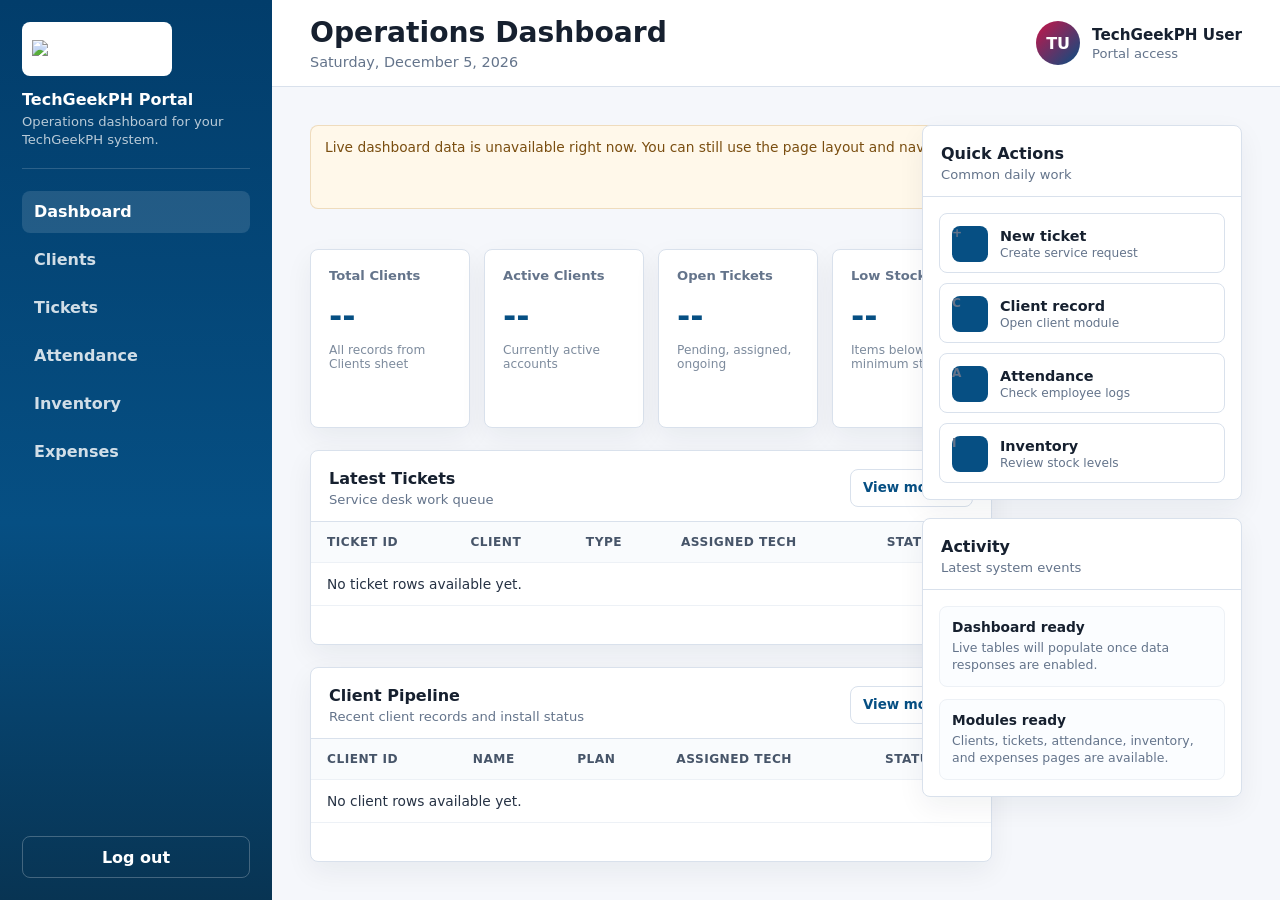
==== dashboard.html @ 37ab9965 "Add files via upload" ====
<!doctype html>
<html lang="en">
<head>
  <meta charset="utf-8">
  <meta name="viewport" content="width=device-width, initial-scale=1">
  <title>TechGeekPH Dashboard</title>
  <style>
    :root {
      --blue: #064f83;
      --blue-strong: #023d6b;
      --crimson: #c91448;
      --violet: #5a0b77;
      --ink: #16202f;
      --muted: #64748b;
      --line: #d9e1ec;
      --soft: #f5f7fb;
      --surface: #ffffff;
      --ok: #1f8a66;
      --warn: #b7791f;
      font-family: Inter, ui-sans-serif, system-ui, -apple-system, BlinkMacSystemFont, "Segoe UI", sans-serif;
    }

    * { box-sizing: border-box; }

    body {
      min-height: 100vh;
      margin: 0;
      color: var(--ink);
      background: var(--soft);
    }

    button, input, select { font: inherit; }
    button { cursor: pointer; }

    .app {
      min-height: 100vh;
      display: grid;
      grid-template-columns: 272px minmax(0, 1fr);
    }

    .sidebar {
      position: sticky;
      top: 0;
      height: 100vh;
      display: flex;
      flex-direction: column;
      gap: 22px;
      padding: 22px;
      color: #fff;
      background: linear-gradient(180deg, var(--blue-strong), var(--blue) 58%, #083453);
    }

    .brand {
      display: grid;
      gap: 14px;
      padding-bottom: 18px;
      border-bottom: 1px solid rgba(255, 255, 255, 0.16);
    }

    .brand-logo {
      display: grid;
      place-items: center;
      width: 150px;
      min-height: 54px;
      padding: 8px 10px;
      border-radius: 8px;
      background: #fff;
    }

    .brand-logo img {
      width: 100%;
      height: auto;
      display: block;
    }

    .brand strong, .brand span { display: block; }
    .brand strong { font-size: 1rem; }
    .brand span { margin-top: 4px; color: rgba(255, 255, 255, 0.72); font-size: 0.82rem; line-height: 1.4; }

    .nav {
      display: grid;
      gap: 6px;
    }

    .nav button, .nav a {
      display: flex;
      align-items: center;
      width: 100%;
      min-height: 42px;
      border: 0;
      border-radius: 8px;
      color: rgba(255, 255, 255, 0.82);
      background: transparent;
      padding: 0 12px;
      text-align: left;
      text-decoration: none;
      font-weight: 750;
    }

    .nav button:hover, .nav button.is-active, .nav a:hover, .nav a.is-active {
      color: #fff;
      background: rgba(255, 255, 255, 0.12);
    }

    .sidebar-footer {
      margin-top: auto;
      display: grid;
      gap: 10px;
    }

    .logout {
      min-height: 42px;
      border: 1px solid rgba(255, 255, 255, 0.24);
      border-radius: 8px;
      color: #fff;
      background: transparent;
      font-weight: 800;
    }

    .main {
      min-width: 0;
      display: grid;
      grid-template-rows: auto 1fr;
    }

    .topbar {
      position: sticky;
      top: 0;
      z-index: 3;
      display: flex;
      align-items: center;
      justify-content: space-between;
      gap: 18px;
      min-height: 78px;
      padding: 16px clamp(20px, 4vw, 38px);
      border-bottom: 1px solid var(--line);
      background: rgba(255, 255, 255, 0.92);
      backdrop-filter: blur(14px);
    }

    .title-block h1 {
      margin: 0;
      font-size: clamp(1.35rem, 2.2vw, 2rem);
      letter-spacing: 0;
    }

    .title-block p {
      margin: 5px 0 0;
      color: var(--muted);
      font-size: 0.9rem;
    }

    .user-chip {
      display: flex;
      align-items: center;
      gap: 12px;
      min-width: 0;
    }

    .avatar {
      display: grid;
      place-items: center;
      width: 44px;
      height: 44px;
      border-radius: 50%;
      color: #fff;
      background: linear-gradient(135deg, var(--crimson), var(--blue));
      font-weight: 900;
    }

    .user-chip strong, .user-chip span { display: block; }
    .user-chip strong { font-size: 0.95rem; }
    .user-chip span { margin-top: 2px; color: var(--muted); font-size: 0.82rem; }

    .content {
      display: grid;
      grid-template-columns: minmax(0, 1fr) 320px;
      gap: 22px;
      padding: clamp(20px, 4vw, 38px);
    }

    .workspace {
      min-width: 0;
      display: grid;
      gap: 22px;
    }

    .summary-grid {
      display: grid;
      grid-template-columns: repeat(4, minmax(0, 1fr));
      gap: 14px;
    }

    .card, .panel {
      border: 1px solid var(--line);
      border-radius: 8px;
      background: var(--surface);
      box-shadow: 0 10px 28px rgba(14, 34, 55, 0.06);
    }

    .card {
      min-height: 116px;
      padding: 18px;
    }

    .card span, .card strong, .card small { display: block; }
    .card span { color: var(--muted); font-size: 0.82rem; font-weight: 800; }
    .card strong { margin-top: 14px; color: var(--blue); font-size: 2rem; letter-spacing: 0; }
    .card small { margin-top: 8px; color: #7d8b9d; font-size: 0.76rem; }

    .panel-head {
      display: flex;
      align-items: center;
      justify-content: space-between;
      gap: 14px;
      padding: 18px 18px 14px;
      border-bottom: 1px solid var(--line);
    }

    .panel-head h2 {
      margin: 0;
      font-size: 1rem;
      letter-spacing: 0;
    }

    .panel-head p {
      margin: 4px 0 0;
      color: var(--muted);
      font-size: 0.82rem;
    }

    .ghost-btn {
      min-height: 38px;
      border: 1px solid var(--line);
      border-radius: 8px;
      background: #fff;
      color: var(--blue);
      padding: 0 12px;
      font-size: 0.84rem;
      font-weight: 800;
    }

    .table-wrap {
      overflow: auto;
    }

    table {
      width: 100%;
      border-collapse: collapse;
      min-width: 680px;
      font-size: 0.86rem;
    }

    th, td {
      padding: 13px 16px;
      border-bottom: 1px solid #edf1f6;
      text-align: left;
      white-space: nowrap;
    }

    th {
      color: #475569;
      background: #f9fbfd;
      font-size: 0.76rem;
      text-transform: uppercase;
      letter-spacing: 0.04em;
    }

    td { color: #263244; }

    .status {
      display: inline-flex;
      align-items: center;
      min-height: 26px;
      padding: 0 9px;
      border-radius: 999px;
      background: #edf6f2;
      color: var(--ok);
      font-size: 0.76rem;
      font-weight: 800;
    }

    .status.is-warn { background: #fff7e8; color: var(--warn); }
    .status.is-alert { background: #fff0f4; color: var(--crimson); }

    .side-rail {
      display: grid;
      gap: 18px;
      align-content: start;
    }

    .quick-actions {
      display: grid;
      gap: 10px;
      padding: 16px;
    }

    .action {
      display: flex;
      align-items: center;
      gap: 12px;
      width: 100%;
      min-height: 58px;
      border: 1px solid var(--line);
      border-radius: 8px;
      background: #fff;
      padding: 10px 12px;
      text-align: left;
    }

    .action b, .action span { display: block; }
    .action b { color: var(--ink); font-size: 0.9rem; }
    .action span { margin-top: 2px; color: var(--muted); font-size: 0.76rem; }

    .action-icon {
      display: grid;
      place-items: center;
      flex: 0 0 auto;
      width: 36px;
      height: 36px;
      border-radius: 8px;
      color: #fff;
      background: var(--blue);
      font-weight: 900;
    }

    .feed {
      display: grid;
      gap: 12px;
      padding: 16px;
    }

    .feed-item {
      display: grid;
      gap: 4px;
      padding: 12px;
      border: 1px solid #edf1f6;
      border-radius: 8px;
      background: #fbfdff;
    }

    .feed-item b { font-size: 0.86rem; }
    .feed-item span { color: var(--muted); font-size: 0.78rem; line-height: 1.4; }

    .notice {
      margin: 0 0 18px;
      padding: 12px 14px;
      border: 1px solid rgba(183, 121, 31, 0.22);
      border-radius: 8px;
      background: #fff8ea;
      color: #7a4e10;
      font-size: 0.86rem;
      line-height: 1.45;
    }

    .is-hidden { display: none !important; }

    @media (max-width: 1180px) {
      .content { grid-template-columns: 1fr; }
      .side-rail { grid-template-columns: repeat(2, minmax(0, 1fr)); }
    }

    @media (max-width: 920px) {
      .app { grid-template-columns: 1fr; }
      .sidebar {
        position: relative;
        height: auto;
      }
      .nav { grid-template-columns: repeat(2, minmax(0, 1fr)); }
      .summary-grid { grid-template-columns: repeat(2, minmax(0, 1fr)); }
    }

    @media (max-width: 640px) {
      .topbar { align-items: flex-start; flex-direction: column; }
      .content { padding: 18px; }
      .summary-grid, .side-rail, .nav { grid-template-columns: 1fr; }
      .user-chip { width: 100%; }
    }
  </style>
</head>
<body>
  <main class="app">
    <aside class="sidebar">
      <div class="brand">
        <div class="brand-logo">
          <img src="assets/TechGeekPH%20-%20logo.png" alt="TechGeekPH">
        </div>
        <div>
          <strong>TechGeekPH Portal</strong>
          <span>Operations dashboard for your TechGeekPH system.</span>
        </div>
      </div>

      <nav class="nav" aria-label="Dashboard modules">
        <a class="is-active" href="dashboard.html">Dashboard</a>
        <a href="clients.html">Clients</a>
        <a href="tickets.html">Tickets</a>
        <a href="attendance.html">Attendance</a>
        <a href="inventory.html">Inventory</a>
        <a href="expenses.html">Expenses</a>
      </nav>

      <div class="sidebar-footer">
        <button class="logout" type="button" id="logoutBtn">Log out</button>
      </div>
    </aside>

    <section class="main">
      <header class="topbar">
        <div class="title-block">
          <h1>Operations Dashboard</h1>
          <p id="todayLabel">TechGeekPH system overview</p>
        </div>
        <div class="user-chip">
          <div class="avatar" id="avatar">TG</div>
          <div>
            <strong id="userName">TechGeekPH User</strong>
            <span id="userRole">Portal access</span>
          </div>
        </div>
      </header>

      <div class="content">
        <section class="workspace">
          <p class="notice is-hidden" id="notice"></p>

          <div class="summary-grid">
            <article class="card">
              <span>Total Clients</span>
              <strong id="totalClients">--</strong>
              <small>All records from Clients sheet</small>
            </article>
            <article class="card">
              <span>Active Clients</span>
              <strong id="activeClients">--</strong>
              <small>Currently active accounts</small>
            </article>
            <article class="card">
              <span>Open Tickets</span>
              <strong id="openTickets">--</strong>
              <small>Pending, assigned, ongoing</small>
            </article>
            <article class="card">
              <span>Low Stock</span>
              <strong id="lowStockItems">--</strong>
              <small>Items below minimum stock</small>
            </article>
          </div>

          <section class="panel">
            <div class="panel-head">
              <div>
                <h2>Latest Tickets</h2>
                <p>Service desk work queue</p>
              </div>
              <button class="ghost-btn" type="button" data-page="tickets.html">View module</button>
            </div>
            <div class="table-wrap">
              <table>
                <thead>
                  <tr>
                    <th>Ticket ID</th>
                    <th>Client</th>
                    <th>Type</th>
                    <th>Assigned Tech</th>
                    <th>Status</th>
                  </tr>
                </thead>
                <tbody id="ticketRows">
                  <tr><td colspan="5">Waiting for ticket data...</td></tr>
                </tbody>
              </table>
            </div>
          </section>

          <section class="panel">
            <div class="panel-head">
              <div>
                <h2>Client Pipeline</h2>
                <p>Recent client records and install status</p>
              </div>
              <button class="ghost-btn" type="button" data-page="clients.html">View module</button>
            </div>
            <div class="table-wrap">
              <table>
                <thead>
                  <tr>
                    <th>Client ID</th>
                    <th>Name</th>
                    <th>Plan</th>
                    <th>Assigned Tech</th>
                    <th>Status</th>
                  </tr>
                </thead>
                <tbody id="clientRows">
                  <tr><td colspan="5">Waiting for client data...</td></tr>
                </tbody>
              </table>
            </div>
          </section>
        </section>

        <aside class="side-rail">
          <section class="panel">
            <div class="panel-head">
              <div>
                <h2>Quick Actions</h2>
                <p>Common daily work</p>
              </div>
            </div>
            <div class="quick-actions">
              <button class="action" type="button" data-page="tickets.html"><span class="action-icon">+</span><span><b>New ticket</b><span>Create service request</span></span></button>
              <button class="action" type="button" data-page="clients.html"><span class="action-icon">C</span><span><b>Client record</b><span>Open client module</span></span></button>
              <button class="action" type="button" data-page="attendance.html"><span class="action-icon">A</span><span><b>Attendance</b><span>Check employee logs</span></span></button>
              <button class="action" type="button" data-page="inventory.html"><span class="action-icon">I</span><span><b>Inventory</b><span>Review stock levels</span></span></button>
            </div>
          </section>

          <section class="panel">
            <div class="panel-head">
              <div>
                <h2>Activity</h2>
                <p>Latest system events</p>
              </div>
            </div>
            <div class="feed" id="activityFeed">
              <div class="feed-item"><b>Dashboard ready</b><span>Live tables will populate once data responses are enabled.</span></div>
              <div class="feed-item"><b>Modules ready</b><span>Clients, tickets, attendance, inventory, and expenses pages are available.</span></div>
            </div>
          </section>
        </aside>
      </div>
    </section>
  </main>

  <script>
    const BACKEND_URL = "https://script.google.com/macros/s/AKfycbxDY5TsonrB58YaN8LGbrrrc_ZD1QVpF1WK0p6jToIR2FBSqGaHfsgaE1CCiH1MvukV/exec";
    const SESSION_KEY = "techgeekph_session";

    const fields = {
      notice: document.querySelector("#notice"),
      todayLabel: document.querySelector("#todayLabel"),
      avatar: document.querySelector("#avatar"),
      userName: document.querySelector("#userName"),
      userRole: document.querySelector("#userRole"),
      totalClients: document.querySelector("#totalClients"),
      activeClients: document.querySelector("#activeClients"),
      openTickets: document.querySelector("#openTickets"),
      lowStockItems: document.querySelector("#lowStockItems"),
      ticketRows: document.querySelector("#ticketRows"),
      clientRows: document.querySelector("#clientRows"),
      activityFeed: document.querySelector("#activityFeed"),
      logoutBtn: document.querySelector("#logoutBtn")
    };

    function loadSession() {
      try {
        return JSON.parse(localStorage.getItem(SESSION_KEY) || "{}");
      } catch (error) {
        return {};
      }
    }

    function saveSession(session) {
      localStorage.setItem(SESSION_KEY, JSON.stringify(session || {}));
    }

    function initialsFrom(value) {
      return String(value || "TG")
        .replace(/@.*/, "")
        .split(/[.\s_-]+/)
        .filter(Boolean)
        .slice(0, 2)
        .map(function(part) { return part[0].toUpperCase(); })
        .join("") || "TG";
    }

    function formatMetric(value) {
      if (value === undefined || value === null || value === "") return "--";
      return Number.isFinite(Number(value)) ? Number(value).toLocaleString() : String(value);
    }

    function setUser(session) {
      const user = session.user || {};
      const name = user.name || user.email || session.email || "TechGeekPH User";
      const role = user.role || session.role || "portal";

      fields.userName.textContent = name;
      fields.userRole.textContent = role.charAt(0).toUpperCase() + role.slice(1) + " access";
      fields.avatar.textContent = initialsFrom(name);
    }

    function setDashboard(data) {
      const dashboard = data || {};
      fields.totalClients.textContent = formatMetric(dashboard.totalClients);
      fields.activeClients.textContent = formatMetric(dashboard.activeClients);
      fields.openTickets.textContent = formatMetric(dashboard.openTickets);
      fields.lowStockItems.textContent = formatMetric(dashboard.lowStockItems);
    }

    function statusClass(status) {
      const value = String(status || "").toLowerCase();
      if (value.includes("pending") || value.includes("assigned") || value.includes("ongoing") || value.includes("for")) return "is-warn";
      if (value.includes("cancel") || value.includes("disconnect") || value.includes("out")) return "is-alert";
      return "";
    }

    function escapeHtml(value) {
      return String(value || "")
        .replace(/&/g, "&amp;")
        .replace(/</g, "&lt;")
        .replace(/>/g, "&gt;")
        .replace(/"/g, "&quot;");
    }

    function renderTickets(rows) {
      const records = Array.isArray(rows) ? rows.slice(0, 8) : [];
      if (!records.length) {
        fields.ticketRows.innerHTML = '<tr><td colspan="5">No ticket rows available yet.</td></tr>';
        return;
      }

      fields.ticketRows.innerHTML = records.map(function(row) {
        const status = row.status || row.Status || "";
        return "<tr>" +
          "<td>" + escapeHtml(row.ticketid || row.TicketID || "") + "</td>" +
          "<td>" + escapeHtml(row.clientname || row["Client Name"] || "") + "</td>" +
          "<td>" + escapeHtml(row.tickettype || row["Ticket Type"] || "") + "</td>" +
          "<td>" + escapeHtml(row.assignedtech || row["Assigned Tech"] || "") + "</td>" +
          '<td><span class="status ' + statusClass(status) + '">' + escapeHtml(status || "Open") + "</span></td>" +
          "</tr>";
      }).join("");
    }

    function renderClients(rows) {
      const records = Array.isArray(rows) ? rows.slice(0, 8) : [];
      if (!records.length) {
        fields.clientRows.innerHTML = '<tr><td colspan="5">No client rows available yet.</td></tr>';
        return;
      }

      fields.clientRows.innerHTML = records.map(function(row) {
        const status = row.status || row.Status || "";
        return "<tr>" +
          "<td>" + escapeHtml(row.clientid || row.ClientID || "") + "</td>" +
          "<td>" + escapeHtml(row.clientname || row["Client Name"] || "") + "</td>" +
          "<td>" + escapeHtml(row.plan || row.Plan || "") + "</td>" +
          "<td>" + escapeHtml(row.assignedtech || row["Assigned Tech"] || "") + "</td>" +
          '<td><span class="status ' + statusClass(status) + '">' + escapeHtml(status || "New") + "</span></td>" +
          "</tr>";
      }).join("");
    }

    async function callBackend(action, payload) {
      const body = new URLSearchParams();
      body.set("action", action);
      body.set("method", action);
      Object.keys(payload || {}).forEach(function(key) {
        body.set(key, payload[key]);
      });

      const response = await fetch(BACKEND_URL, {
        method: "POST",
        body: body,
        redirect: "follow"
      });
      const text = await response.text();
      const type = response.headers.get("content-type") || "";

      if (type.indexOf("application/json") !== -1 || /^[\s\r\n]*[\[{]/.test(text)) {
        return JSON.parse(text);
      }

      if (/<html[\s>]/i.test(text) || /sandboxFrame/i.test(text)) {
        return {
          ok: false,
          htmlResponse: true,
          message: "Apps Script returned HTML instead of JSON."
        };
      }

      return { ok: false, message: text.trim() || "Unexpected response." };
    }

    function showNotice(message) {
      fields.notice.textContent = message;
      fields.notice.classList.remove("is-hidden");
    }

    function setConnectionState(ok, message) {
      return { ok: ok, message: message };
    }

    async function loadDashboard() {
      const session = loadSession();
      setUser(session);
      setDashboard(session.dashboard || {});

      fields.todayLabel.textContent = new Date().toLocaleDateString(undefined, {
        weekday: "long",
        month: "long",
        day: "numeric",
        year: "numeric"
      });

      try {
        const response = await callBackend("getDashboardData", {
          role: (session.user && session.user.role) || session.role || "admin"
        });

        if (!response || !response.ok) {
          setConnectionState(false, "Connection pending");
          showNotice("Live dashboard data is not available yet. Tables will populate automatically once data responses are enabled.");
          renderTickets([]);
          renderClients([]);
          return;
        }

        setConnectionState(true, "Live data connected");
        setDashboard(response.dashboard || response);
        renderTickets(response.tickets || []);
        renderClients(response.clients || []);
        saveSession(Object.assign({}, session, { dashboard: response.dashboard || response }));
      } catch (error) {
        setConnectionState(false, "Connection unavailable");
        showNotice("Live dashboard data is unavailable right now. You can still use the page layout and navigation.");
        renderTickets([]);
        renderClients([]);
      }
    }

    document.querySelectorAll("[data-module]").forEach(function(button) {
      button.addEventListener("click", function() {
        showNotice(button.dataset.module + " module page can be added next as a separate HTML file.");
      });
    });

    document.querySelectorAll("[data-page]").forEach(function(button) {
      button.addEventListener("click", function() {
        window.location.href = button.dataset.page;
      });
    });

    fields.logoutBtn.addEventListener("click", function() {
      localStorage.removeItem(SESSION_KEY);
      window.location.href = "index.html";
    });

    loadDashboard();
  </script>
</body>
</html>
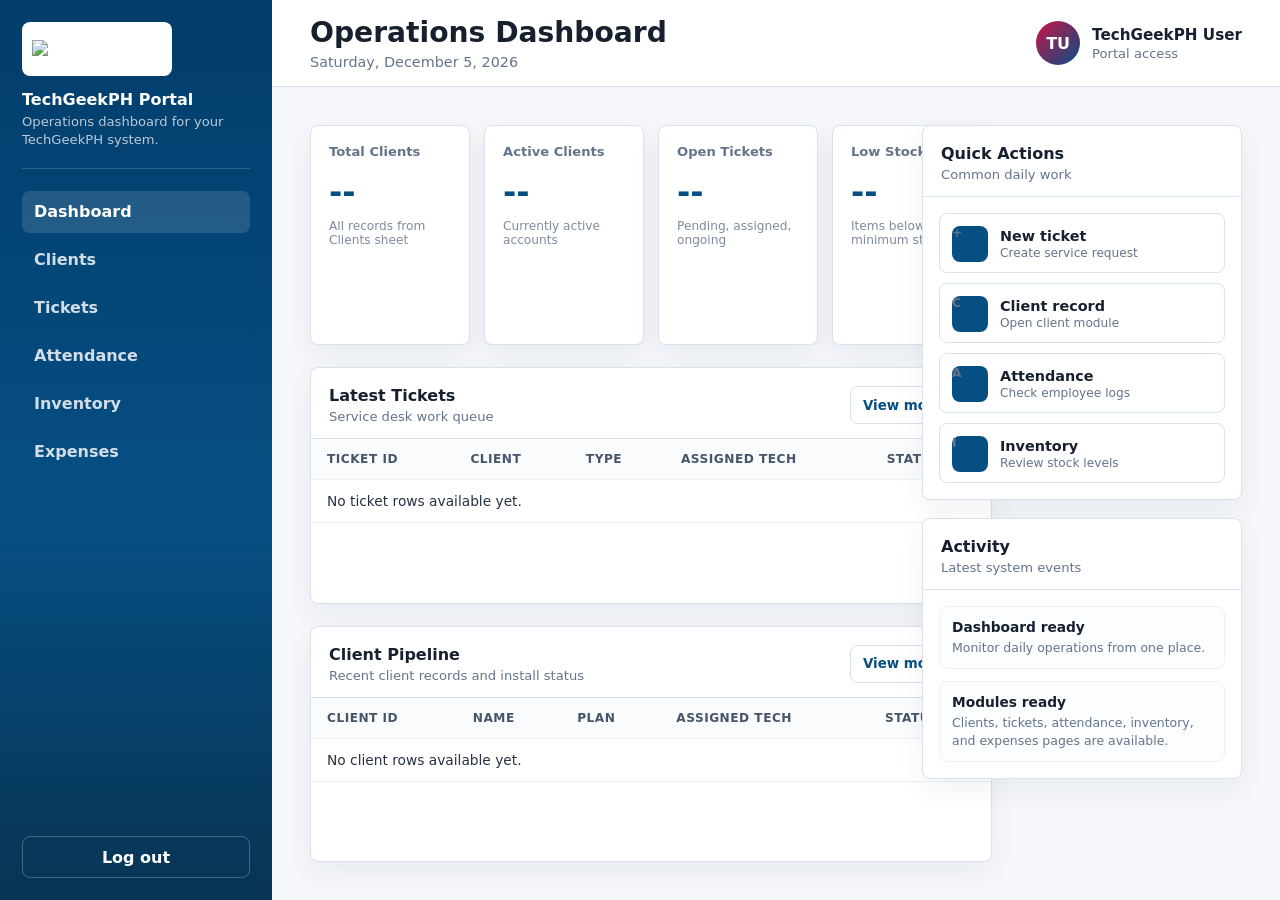
==== commit dec5e5f3: "Add files via upload" ====
--- a/dashboard.html
+++ b/dashboard.html
@@ -524,7 +524,7 @@
               </div>
             </div>
             <div class="feed" id="activityFeed">
-              <div class="feed-item"><b>Dashboard ready</b><span>Live tables will populate once data responses are enabled.</span></div>
+              <div class="feed-item"><b>Dashboard ready</b><span>Monitor daily operations from one place.</span></div>
               <div class="feed-item"><b>Modules ready</b><span>Clients, tickets, attendance, inventory, and expenses pages are available.</span></div>
             </div>
           </section>
@@ -687,6 +687,11 @@
       fields.notice.classList.remove("is-hidden");
     }
 
+    function hideNotice() {
+      fields.notice.textContent = "";
+      fields.notice.classList.add("is-hidden");
+    }
+
     function setConnectionState(ok, message) {
       return { ok: ok, message: message };
     }
@@ -710,7 +715,7 @@
 
         if (!response || !response.ok) {
           setConnectionState(false, "Connection pending");
-          showNotice("Live dashboard data is not available yet. Tables will populate automatically once data responses are enabled.");
+          hideNotice();
           renderTickets([]);
           renderClients([]);
           return;
@@ -723,7 +728,7 @@
         saveSession(Object.assign({}, session, { dashboard: response.dashboard || response }));
       } catch (error) {
         setConnectionState(false, "Connection unavailable");
-        showNotice("Live dashboard data is unavailable right now. You can still use the page layout and navigation.");
+        hideNotice();
         renderTickets([]);
         renderClients([]);
       }
